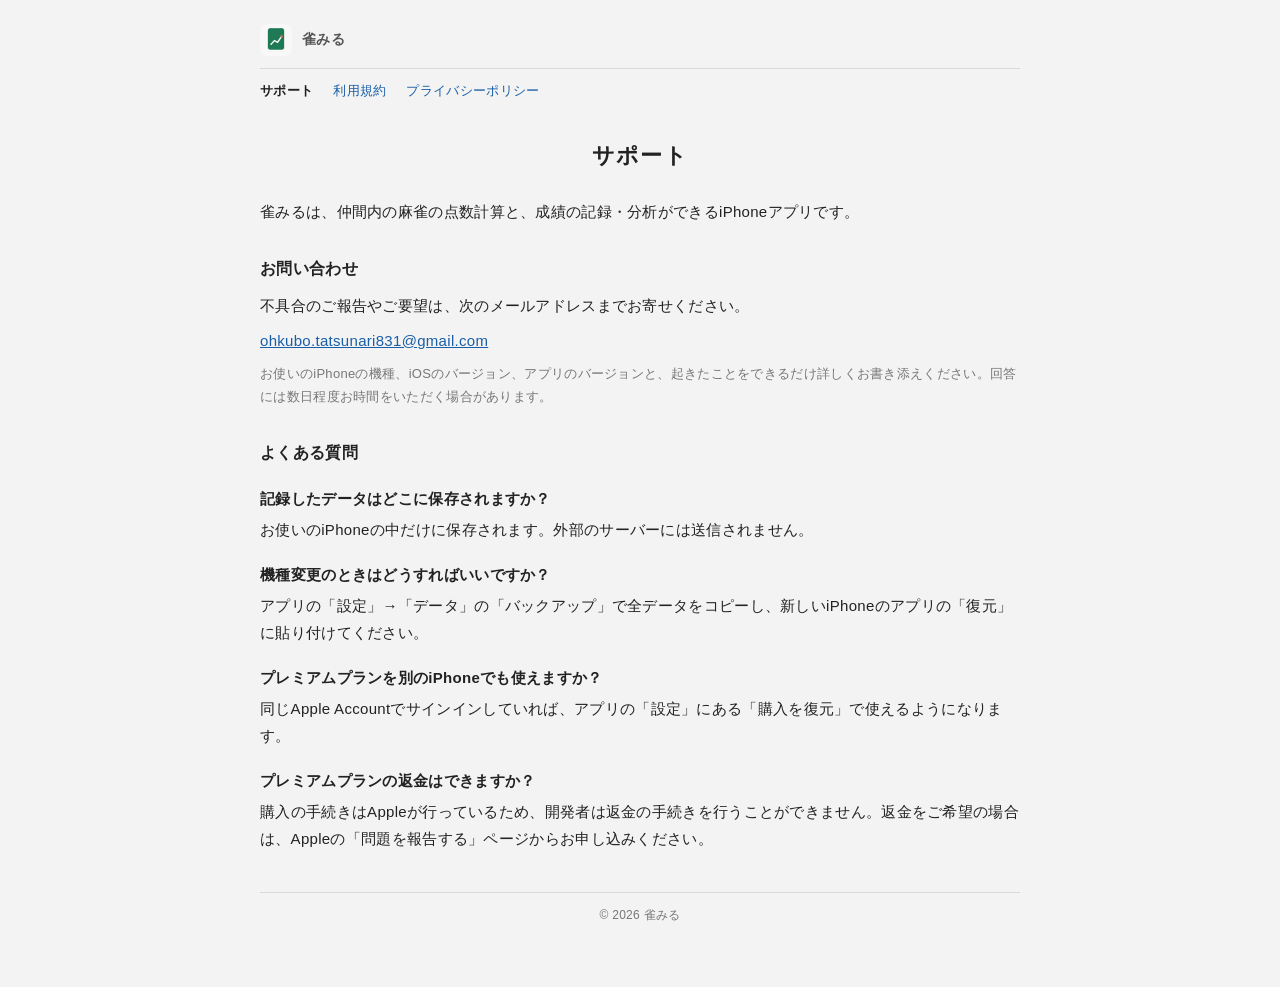
==== index.html @ d2ff8a1c "Add files via upload" ====
<!DOCTYPE html>
<html lang="ja">
<head>
<meta charset="utf-8">
<meta name="viewport" content="width=device-width, initial-scale=1">
<title>サポート｜雀みる</title>
<link rel="stylesheet" href="style.css">
</head>
<body>
<main>
  <header><img src="icon.png" alt=""><span class="ttl">雀みる</span></header>
  <nav><a href="index.html" aria-current="page">サポート</a><a href="terms.html">利用規約</a><a href="privacy.html">プライバシーポリシー</a></nav>
  <h1>サポート</h1>
  <div class="doc">
    <p class="lead">雀みるは、仲間内の麻雀の点数計算と、成績の記録・分析ができるiPhoneアプリです。</p>

    <h2>お問い合わせ</h2>
    <p>不具合のご報告やご要望は、次のメールアドレスまでお寄せください。</p>
    <p><a href="mailto:ohkubo.tatsunari831@gmail.com">ohkubo.tatsunari831@gmail.com</a></p>
    <p class="muted">お使いのiPhoneの機種、iOSのバージョン、アプリのバージョンと、起きたことをできるだけ詳しくお書き添えください。回答には数日程度お時間をいただく場合があります。</p>

    <h2>よくある質問</h2>
    <h3>記録したデータはどこに保存されますか？</h3>
    <p>お使いのiPhoneの中だけに保存されます。外部のサーバーには送信されません。</p>
    <h3>機種変更のときはどうすればいいですか？</h3>
    <p>アプリの「設定」→「データ」の「バックアップ」で全データをコピーし、新しいiPhoneのアプリの「復元」に貼り付けてください。</p>
    <h3>プレミアムプランを別のiPhoneでも使えますか？</h3>
    <p>同じApple Accountでサインインしていれば、アプリの「設定」にある「購入を復元」で使えるようになります。</p>
    <h3>プレミアムプランの返金はできますか？</h3>
    <p>購入の手続きはAppleが行っているため、開発者は返金の手続きを行うことができません。返金をご希望の場合は、Appleの「問題を報告する」ページからお申し込みください。</p>
  </div>
  <footer>© 2026 雀みる</footer>
</main>
</body>
</html>
---- style.css ----
/* 規約・ポリシー：大手サービスの規約ページと同じく、飾りを抑えた文書の体裁（標準的な日本語ゴシック体） */
:root{--bg:#F2F3F2;--ink:#222;--sub:#555;--muted:#777;--line:#D8DAD9;--link:#1A5EA8}
@media (prefers-color-scheme:dark){:root{--bg:#1A1B1B;--ink:#E6E6E6;--sub:#BDBDBD;--muted:#9A9A9A;--line:#3A3C3B;--link:#8AB4F8}}
*{box-sizing:border-box}
html{-webkit-text-size-adjust:100%}
body{margin:0;background:var(--bg);color:var(--ink);font-family:"Hiragino Kaku Gothic ProN","ヒラギノ角ゴ ProN W3","Hiragino Sans",Meiryo,"メイリオ","Yu Gothic","游ゴシック",sans-serif;font-size:15px;line-height:1.8;letter-spacing:.02em}
main{max-width:800px;margin:0 auto;padding:24px 20px 60px}
header{display:flex;align-items:center;gap:10px;padding-bottom:12px;border-bottom:1px solid var(--line)}
header img{width:32px;height:32px;border-radius:7px}
header .ttl{font-size:14px;font-weight:bold;color:var(--sub)}
nav{display:flex;flex-wrap:wrap;gap:4px 20px;margin:10px 0 0;font-size:13px}
nav a{color:var(--link);text-decoration:none}nav a[aria-current="page"]{color:var(--ink);font-weight:bold}
h1{font-size:22px;font-weight:bold;margin:34px 0 22px;text-align:center;letter-spacing:.06em}
h2{font-size:16px;font-weight:bold;margin:30px 0 8px}
h3{font-size:15px;font-weight:bold;margin:18px 0 4px}
p{margin:0 0 8px}
ol,ul{margin:0 0 10px;padding:0}
ol.par{list-style:none;counter-reset:p}
ol.par>li{counter-increment:p;position:relative;padding-left:1.6em;margin:0 0 8px}
ol.par>li::before{content:counter(p) ".";position:absolute;left:0}
ol.num{list-style:none;counter-reset:n;margin-top:6px}
ol.num>li{counter-increment:n;position:relative;padding-left:2.6em;margin:0 0 4px}
ol.num>li::before{content:"(" counter(n) ")";position:absolute;left:.4em}
ul{padding-left:1.4em}
table{width:100%;border-collapse:collapse;margin:8px 0 12px;font-size:14px}
th,td{border:1px solid var(--line);padding:7px 10px;text-align:left;vertical-align:top;line-height:1.7}
th{font-weight:bold;width:28%;background:rgba(0,0,0,.035)}
@media (prefers-color-scheme:dark){th{background:rgba(255,255,255,.05)}}
.lead{margin:0 0 6px}
.muted{color:var(--muted);font-size:13px}
.end{text-align:right;margin-top:28px}
.dates{margin-top:6px;text-align:right;color:var(--sub);font-size:14px}
.dates p{margin:0}
a{color:var(--link)}
footer{margin-top:40px;padding-top:12px;border-top:1px solid var(--line);font-size:12px;color:var(--muted);text-align:center}
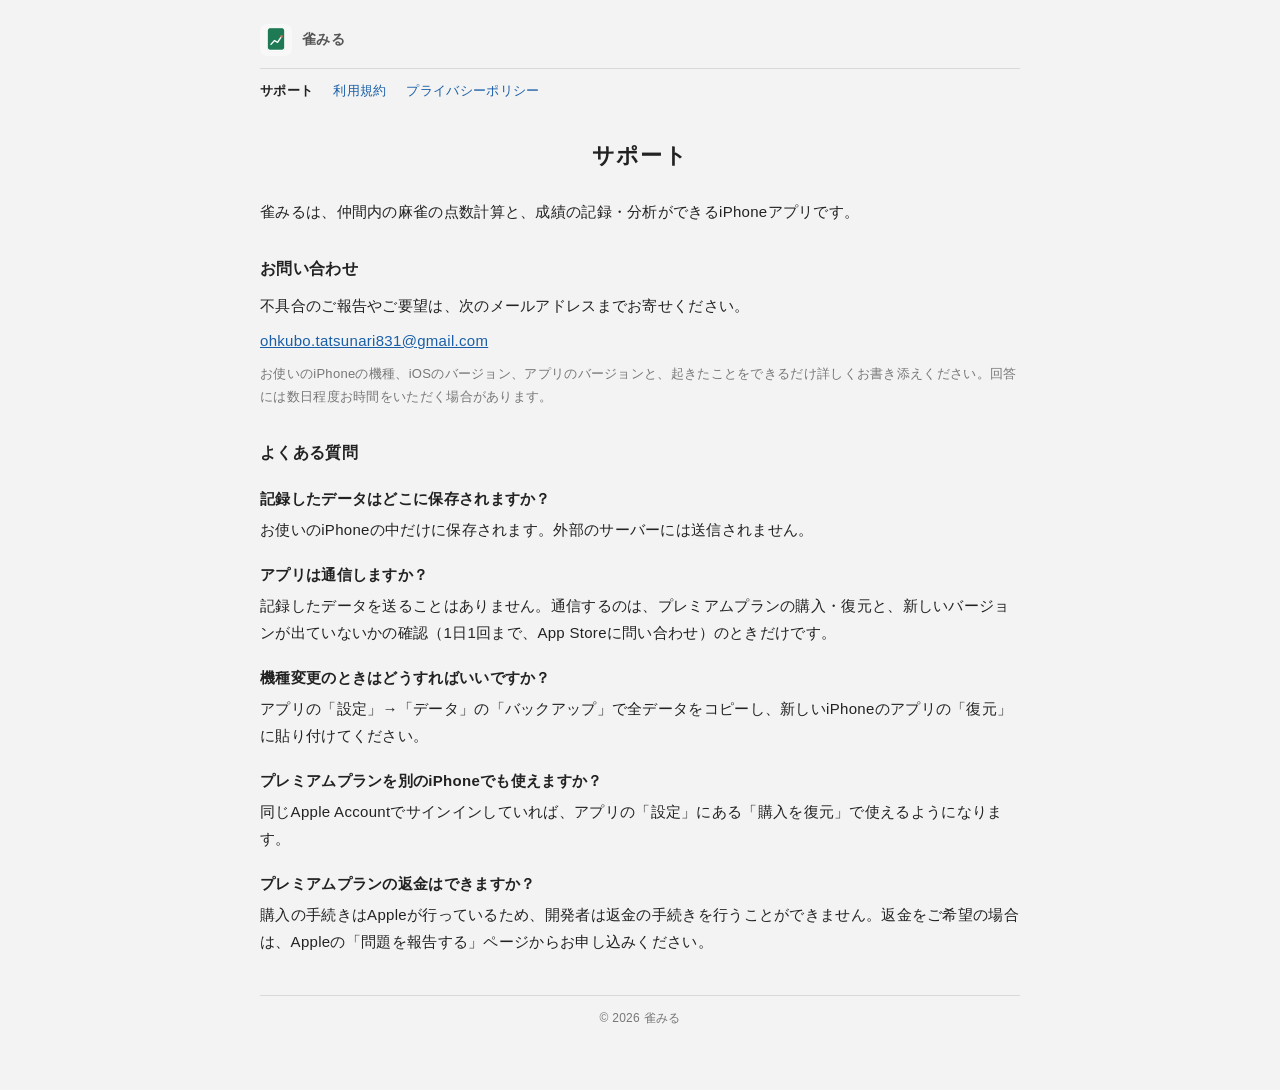
==== commit 212f6734: "Add files via upload" ====
--- a/index.html
+++ b/index.html
@@ -22,6 +22,8 @@
     <h2>よくある質問</h2>
     <h3>記録したデータはどこに保存されますか？</h3>
     <p>お使いのiPhoneの中だけに保存されます。外部のサーバーには送信されません。</p>
+    <h3>アプリは通信しますか？</h3>
+    <p>記録したデータを送ることはありません。通信するのは、プレミアムプランの購入・復元と、新しいバージョンが出ていないかの確認（1日1回まで、App Storeに問い合わせ）のときだけです。</p>
     <h3>機種変更のときはどうすればいいですか？</h3>
     <p>アプリの「設定」→「データ」の「バックアップ」で全データをコピーし、新しいiPhoneのアプリの「復元」に貼り付けてください。</p>
     <h3>プレミアムプランを別のiPhoneでも使えますか？</h3>
